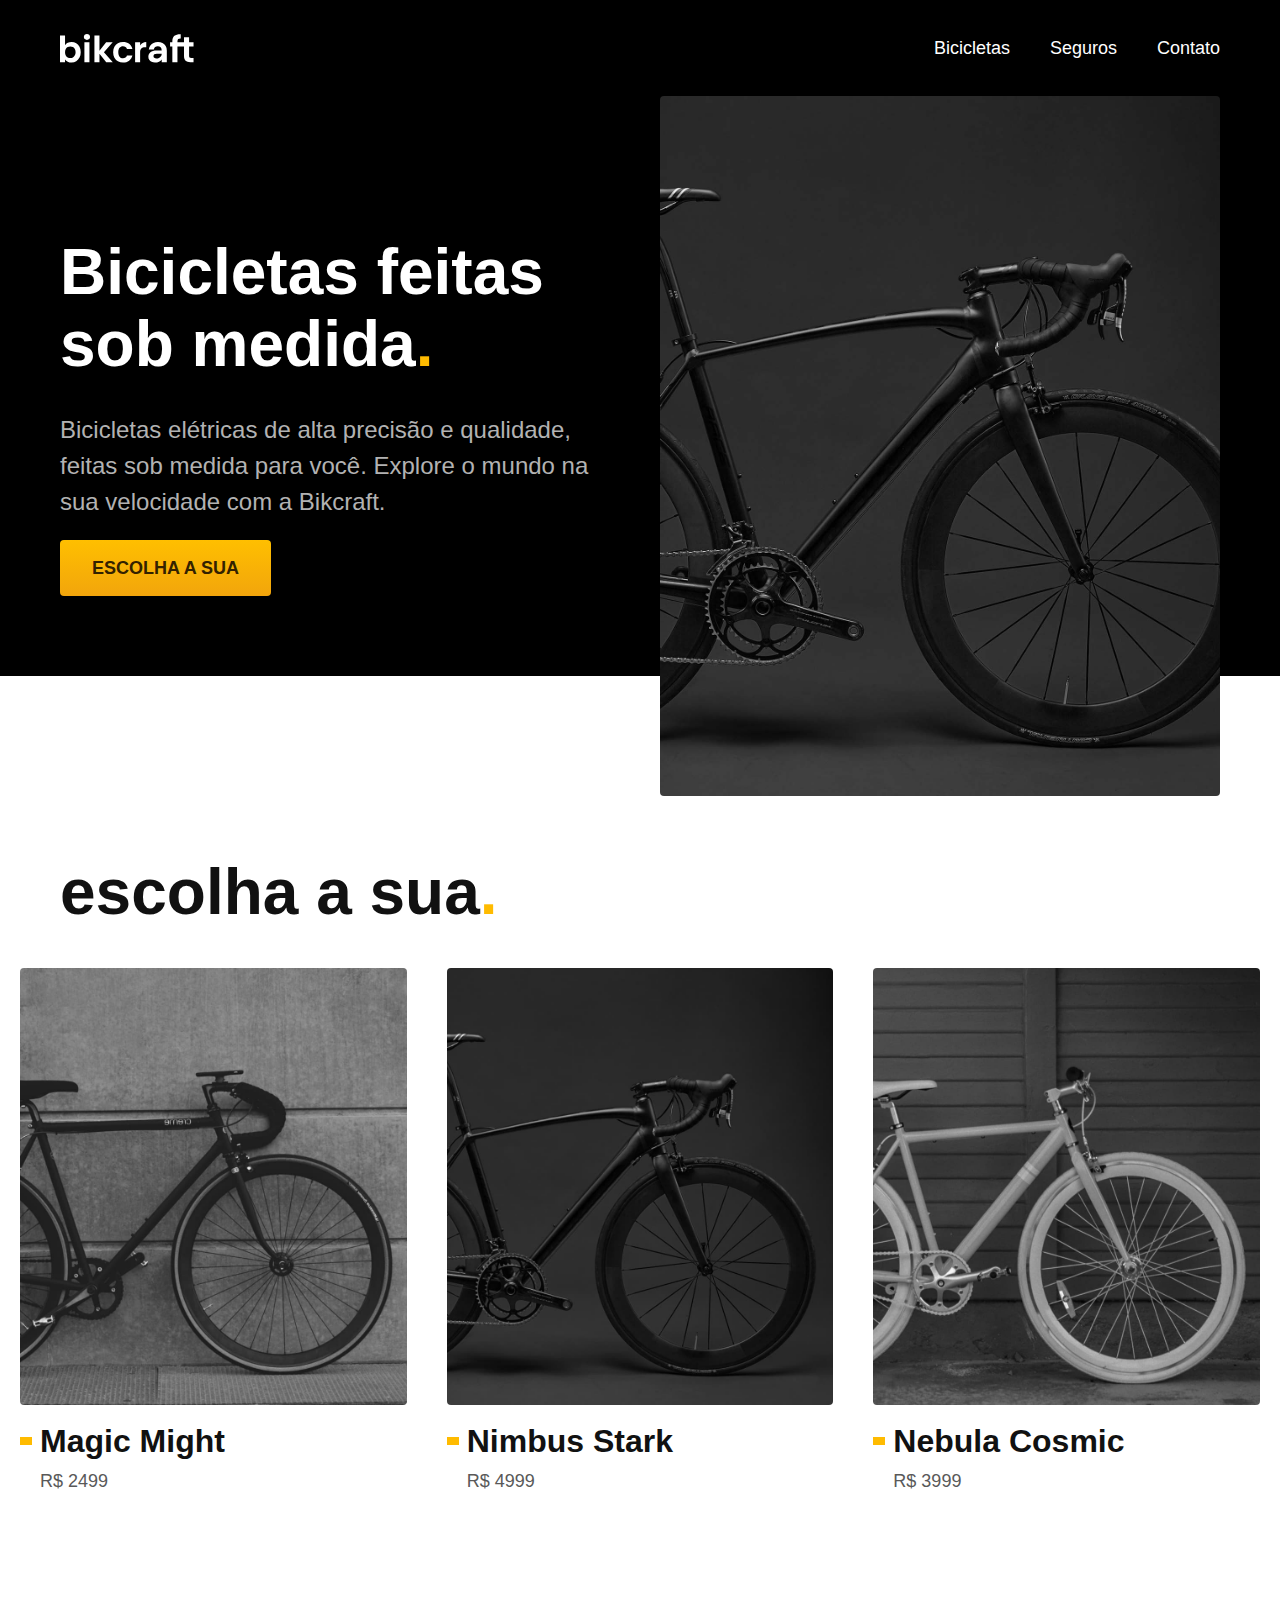
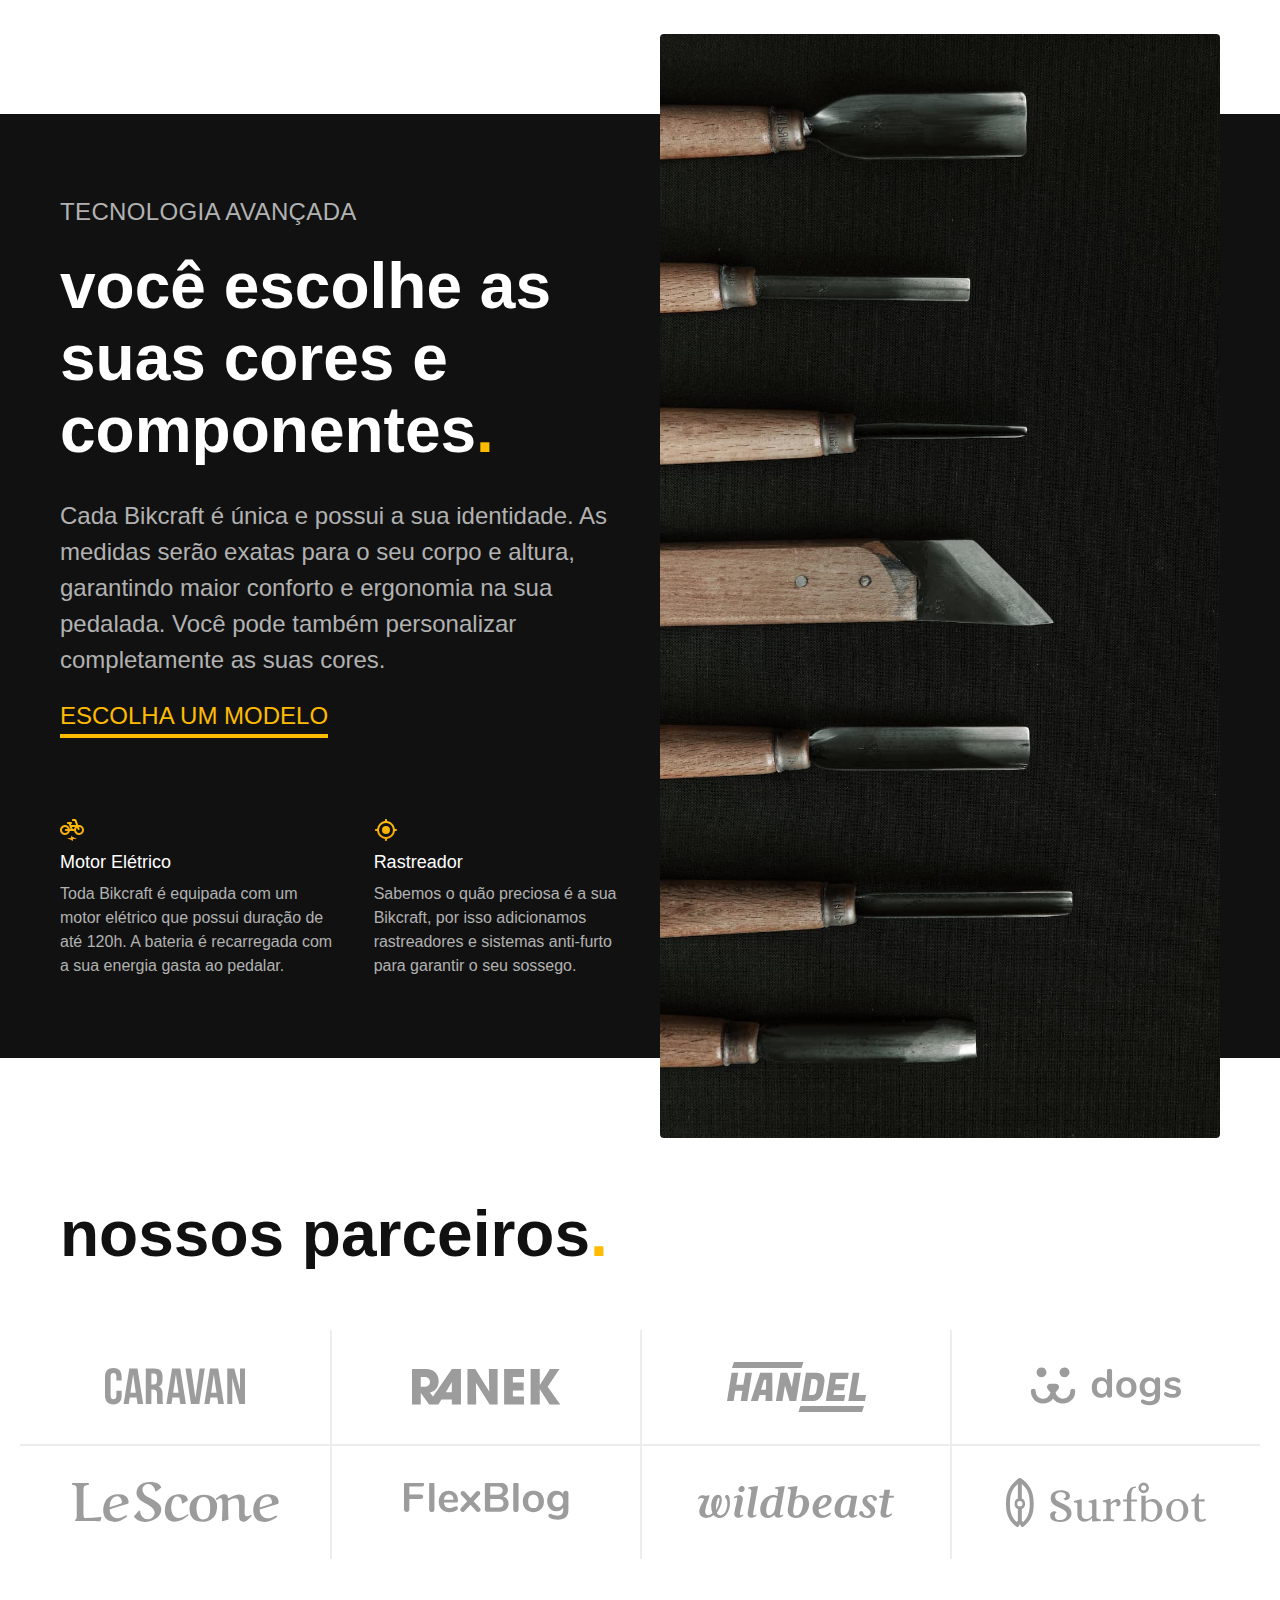
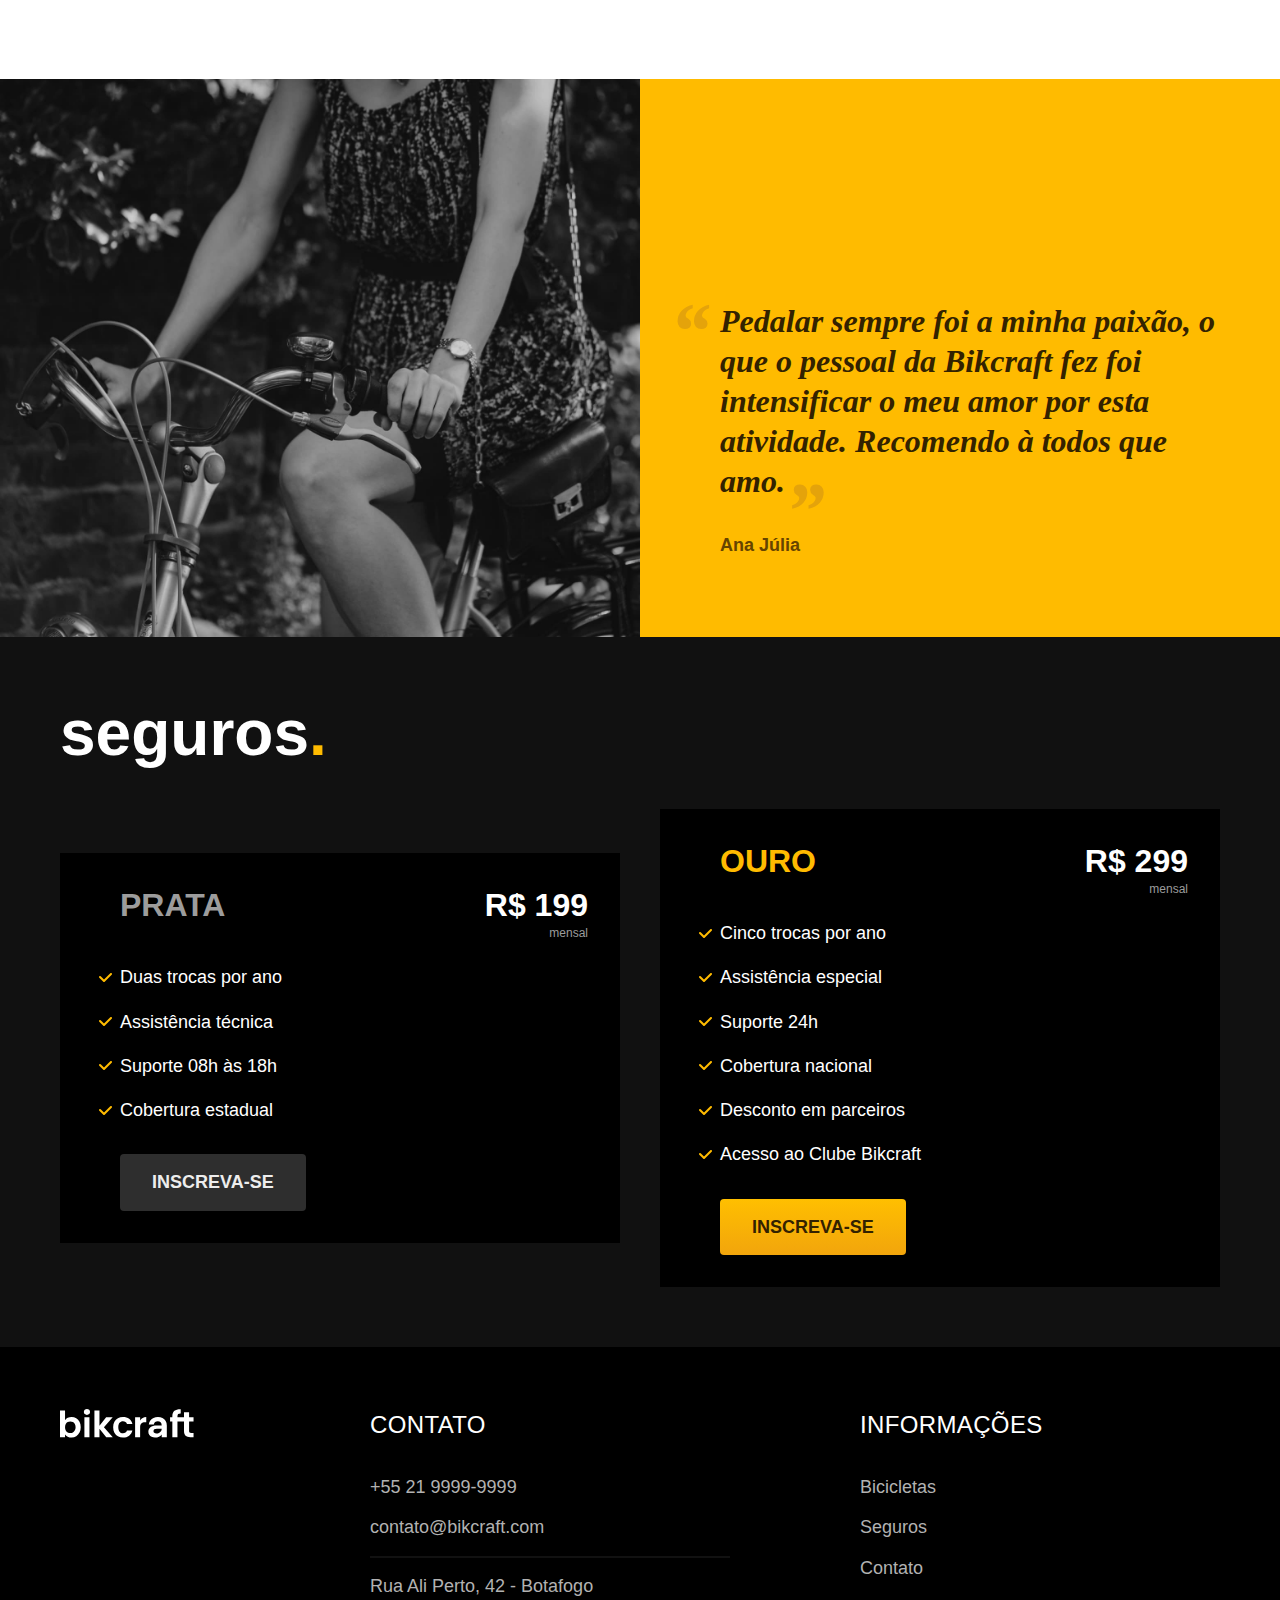
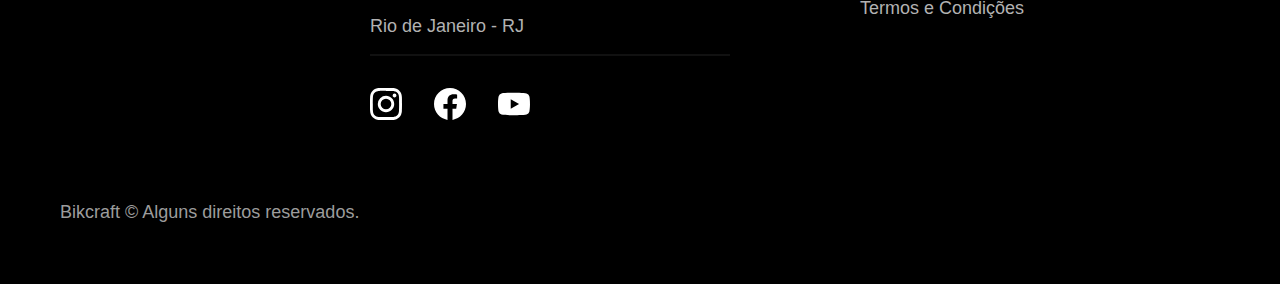
==== index.html @ 4cff5530 "atualização do projeto até a pg termos" ====
<!DOCTYPE html>
<html lang="pt-br">

<head>
  <meta charset="UTF-8">
  <meta name="viewport" content="width=device-width, initial-scale=1.0">

  <title>Bikcraft - Bicicletas Elétricas</title>
  <meta name="description" content="Bicicletas elétricas de alta precisão e qualidade, feitas sob medida para o cliente. Explore o mundo na sua velocidade com a Bikcraft.">

  <link rel="stylesheet" href="./css/style.css">
</head>

<body>
  <header class="header-bg">
    <div class="header container">
      <a href="./">
        <img src="./img/bikcraft.svg" alt="Bikcraft">
      </a>

      <nav aria-label="primaria">
        <ul class="header-menu font-1-m cor-0">
          <li><a href="./bicicletas.html">Bicicletas</a></li>
          <li><a href="./seguros.html">Seguros</a></li>
          <li><a href="./contato.html">Contato</a></li>
        </ul>
      </nav>
    </div>
  </header>

  <main class="introducao-bg">
    <div class="introducao container">
      <div class="introducao-conteudo">
        <h1 class="font-1-xxl cor-0">Bicicletas feitas sob medida<span class="cor-p1">.</span></h1>
        <p class="font-2-l cor-5">Bicicletas elétricas de alta precisão e qualidade, feitas sob medida para você. Explore o mundo na sua velocidade com a Bikcraft.</p>
        <a class="botao" href="./bicicletas.html">Escolha a sua</a>
      </div>
      <div>
        <img src="./img/fotos/introducao.jpg" alt="Bicicleta elétrica preta.">
      </div>
    </div>
  </main>

  <article class="bicicletas-lista">
    <h2 class="container font-1-xxl">escolha a sua<span class="cor-p1">.</span></h2>

    <ul>
      <li>
        <a href="./bicicletas/magic.html">
          <img src="./img/bicicletas/magic-home.jpg" alt="Bicicleta preta">
          <h3 class="font-1-xl">Magic Might</h3>
          <span class="font-2-m cor-8">R$ 2499</span>
        </a>
      </li>
      <li>
        <a href="./bicicletas/nimbus.html">
          <img src="./img/bicicletas/nimbus-home.jpg" alt="Bicicleta preta">
          <h3 class="font-1-xl">Nimbus Stark</h3>
          <span class="font-2-m cor-8">R$ 4999</span>
        </a>
      </li>
      <li>
        <a href="./bicicletas/nebula.html">
          <img src="./img/bicicletas/nebula-home.jpg" alt="Bicicleta preta">
          <h3 class="font-1-xl">Nebula Cosmic</h3>
          <span class="font-2-m cor-8">R$ 3999</span>
        </a>
      </li>
    </ul>
  </article>

  <article class="tecnologia-bg">
    <div class="tecnologia container">
      <div class="tecnologia-conteudo">
        <span class="font-2-l-b cor-5">Tecnologia Avançada</span>
        <h2 class="font-1-xxl cor-0">você escolhe as suas cores e componentes<span class="cor-p1">.</span></h2>
        <p class="font-2-l cor-5">Cada Bikcraft é única e possui a sua identidade. As medidas serão exatas para o seu corpo e altura, garantindo maior conforto e ergonomia na sua pedalada. Você pode também personalizar completamente as suas cores.</p>
        <a class="link" href="./bicicletas.html">Escolha um modelo</a>
        <div class="tecnologia-vantagens">
          <div>
            <img src="./img/icones/eletrica.svg" alt="">
            <h3 class="font-1-m cor-0">Motor Elétrico</h3>
            <p class="font-2-s cor-5">Toda Bikcraft é equipada com um motor elétrico que possui duração de até 120h. A bateria é recarregada com a sua energia gasta ao pedalar.</p>
          </div>
          <div>
            <img src="./img/icones/rastreador.svg" alt="">
            <h3 class="font-1-m cor-0">Rastreador</h3>
            <p class="font-2-s cor-5">Sabemos o quão preciosa é a sua Bikcraft, por isso adicionamos rastreadores e sistemas anti-furto para garantir o seu sossego.</p>
          </div>
        </div>
      </div>
      <div class="tecnologia-imagem">
        <img src="./img/fotos/tecnologia.jpg" alt="">
      </div>
    </div>
  </article>

  <section class="parceiros" aria-label="Nossos Parceiros">
    <h2 class="container font-1-xxl">nossos parceiros<span class="cor-p1">.</span></h2>

    <ul>
      <li><img src="./img/parceiros/caravan.svg" alt="caravan"></li>
      <li><img src="./img/parceiros/ranek.svg" alt="ranek"></li>
      <li><img src="./img/parceiros/handel.svg" alt="handel"></li>
      <li><img src="./img/parceiros/dogs.svg" alt="dogs"></li>
      <li><img src="./img/parceiros/lescone.svg" alt="lescone"></li>
      <li><img src="./img/parceiros/flexblog.svg" alt="flexblog"></li>
      <li><img src="./img/parceiros/wildbeast.svg" alt="wildbeast"></li>
      <li><img src="./img/parceiros/surfbot.svg" alt="surfbot"></li>
    </ul>
  </section>

  <section class="depoimento" aria-label="Depoimento">
    <div>
      <img src="./img/fotos/depoimento.jpg" alt="Pessoa pedalando uma bicicleta Bikcraft">
    </div>
    <div class="depoimento-conteudo">
      <blockquote class="font-1-xl cor-p5">
        <p>Pedalar sempre foi a minha paixão, o que o pessoal da Bikcraft fez foi intensificar o meu amor por esta atividade. Recomendo à todos que amo.</p>
      </blockquote>
      <span class="font-1-m-b cor-p4">Ana Júlia</span>
    </div>
  </section>

  <article class="seguros-bg">
    <div class="seguros container">
      <h2 class="font-1-xxl cor-0">seguros<span class="cor-p1">.</span></h2>
      <div class="seguros-item">
        <h3 class="font-1-xl cor-6">PRATA</h3>
        <span class="font-1-xl cor-0">R$ 199 <span class="font-1-xs cor-6">mensal</span></span>
        <ul class="font-2-m cor-0">
          <li>Duas trocas por ano</li>
          <li>Assistência técnica</li>
          <li>Suporte 08h às 18h</li>
          <li>Cobertura estadual</li>
        </ul>
        <a class="botao secundario" href="./orcamento.html">Inscreva-se</a>
      </div>

      <div class="seguros-item">
        <h3 class="font-1-xl cor-p1">OURO</h3>
        <span class="font-1-xl cor-0">R$ 299 <span class="font-1-xs cor-6">mensal</span></span>
        <ul class="font-2-m cor-0">
          <li>Cinco trocas por ano</li>
          <li>Assistência especial</li>
          <li>Suporte 24h</li>
          <li>Cobertura nacional</li>
          <li>Desconto em parceiros</li>
          <li>Acesso ao Clube Bikcraft</li>
        </ul>
        <a class="botao" href="./orcamento.html">Inscreva-se</a>
      </div>
    </div>
  </article>

  <footer class="footer-bg">
    <div class="footer container">
      <img src="./img/bikcraft.svg" alt="Bikcraft">
      <div class="footer-contato">
        <h3 class="font-2-l-b cor-0">Contato</h3>
        <ul class="font-2-m cor-5">
          <li><a href="tel:+552199999999">+55 21 9999-9999</a></li>
          <li><a href="mailto:contato@bikcraft.com">contato@bikcraft.com</a></li>
          <li>Rua Ali Perto, 42 - Botafogo</li>
          <li>Rio de Janeiro - RJ</li>
        </ul>
        <div class="footer-redes">
          <a href="./">
            <img src="./img/redes/instagram.svg" alt="Instagram">
          </a>
          <a href="./">
            <img src="./img/redes/facebook.svg" alt="Facebook">
          </a>
          <a href="./">
            <img src="./img/redes/youtube.svg" alt="Youtube">
          </a>
        </div>
      </div>
      <div class="footer-informacoes">
        <h3 class="font-2-l-b cor-0">Informações</h3>
        <nav>
          <ul class="font-1-m cor-5">
            <li><a href="./bicicletas.html">Bicicletas</a></li>
            <li><a href="./seguros.html">Seguros</a></li>
            <li><a href="./contato.html">Contato</a></li>
            <li><a href="./termos.html">Termos e Condições</a></li>
          </ul>
        </nav>
      </div>
      <p class="footer-copy font-2-m cor-6">Bikcraft © Alguns direitos reservados.</p>
    </div>
  </footer>
</body>

</html>
---- css/style.css ----
@import "./global/global.css";
@import "./utilidades/tipografia.css";
@import "./utilidades/cores.css";

@import "./global/header.css";
@import "./global/footer.css";

/* Utilidades */
@import "./utilidades/componentes.css";

/* Home */
@import "./home/introducao.css";
@import "./home/tecnologia.css";
@import "./home/parceiros.css";
@import "./home/depoimento.css";

/* Bicicletas */
@import "./bicicletas/bicicletas-lista.css";

/* Seguros */
@import "./seguros/seguros.css";

/* Termos */
@import "./termos/termos.css";
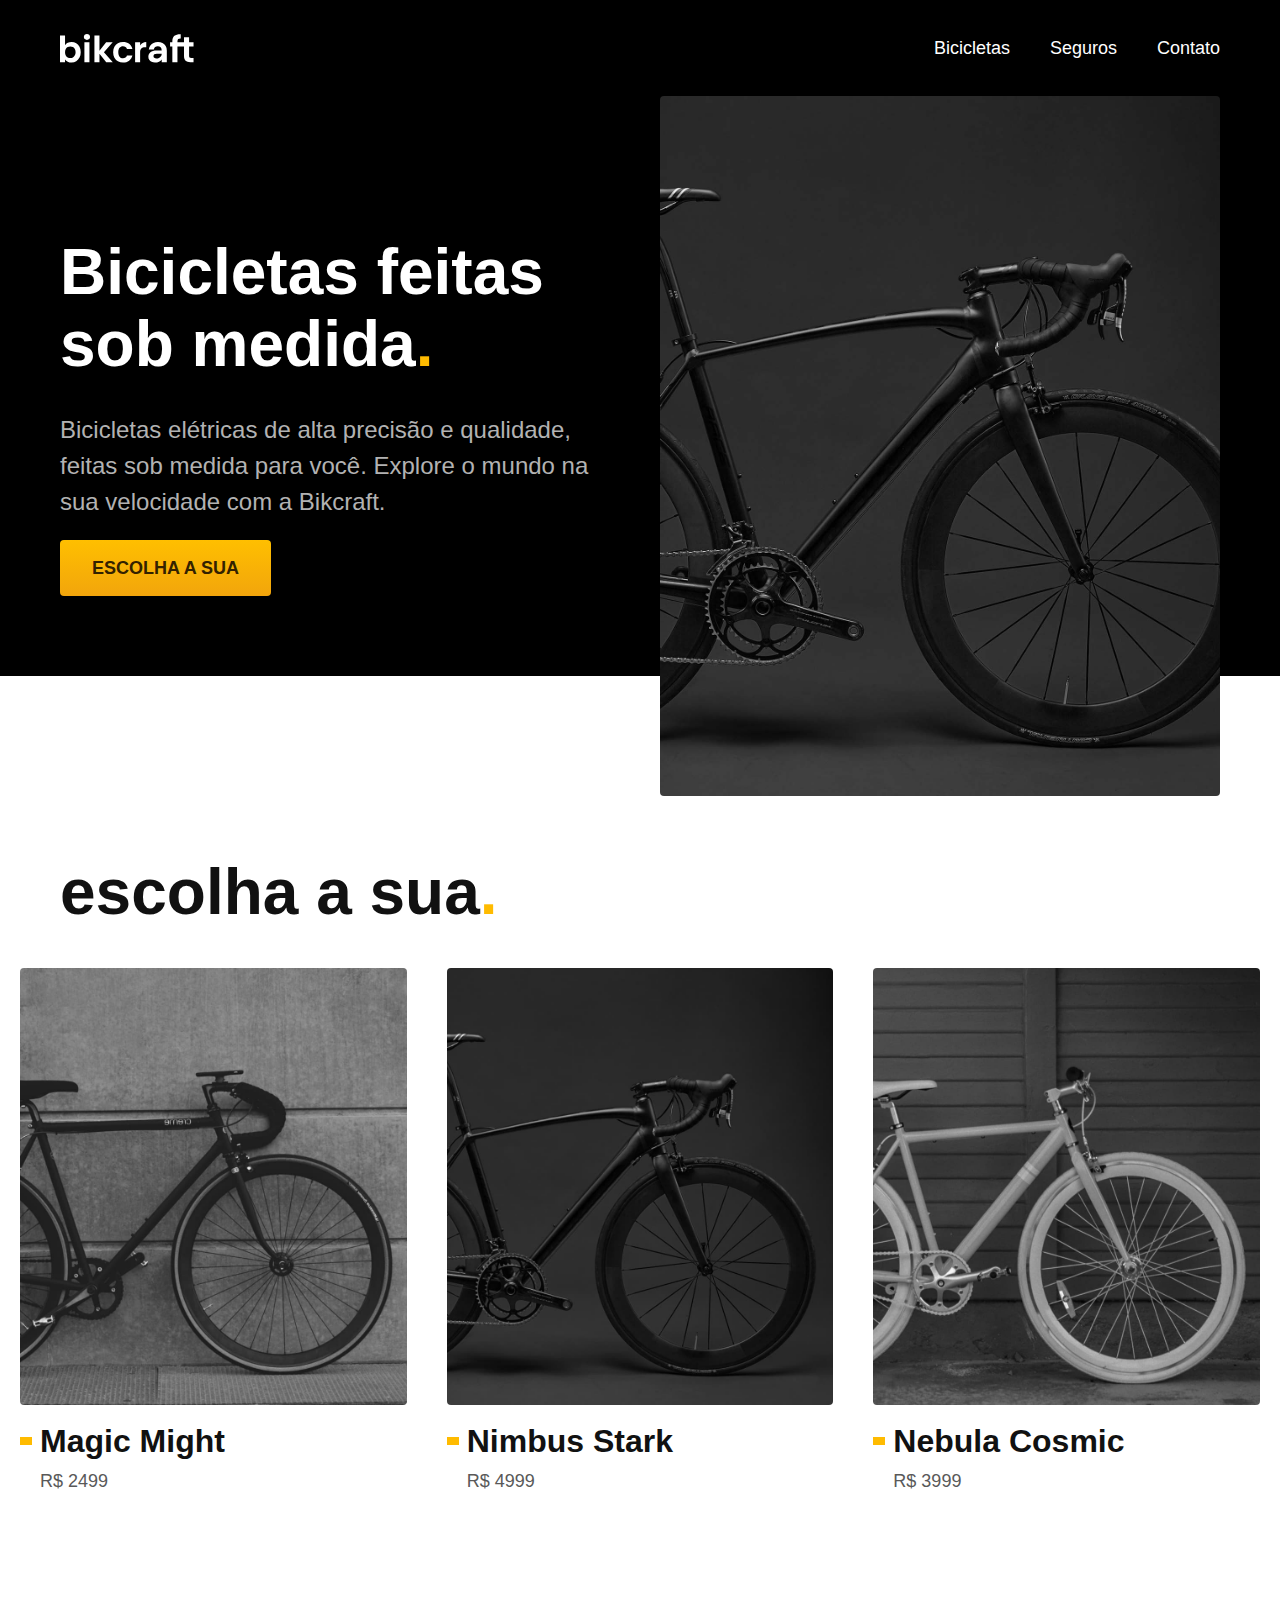
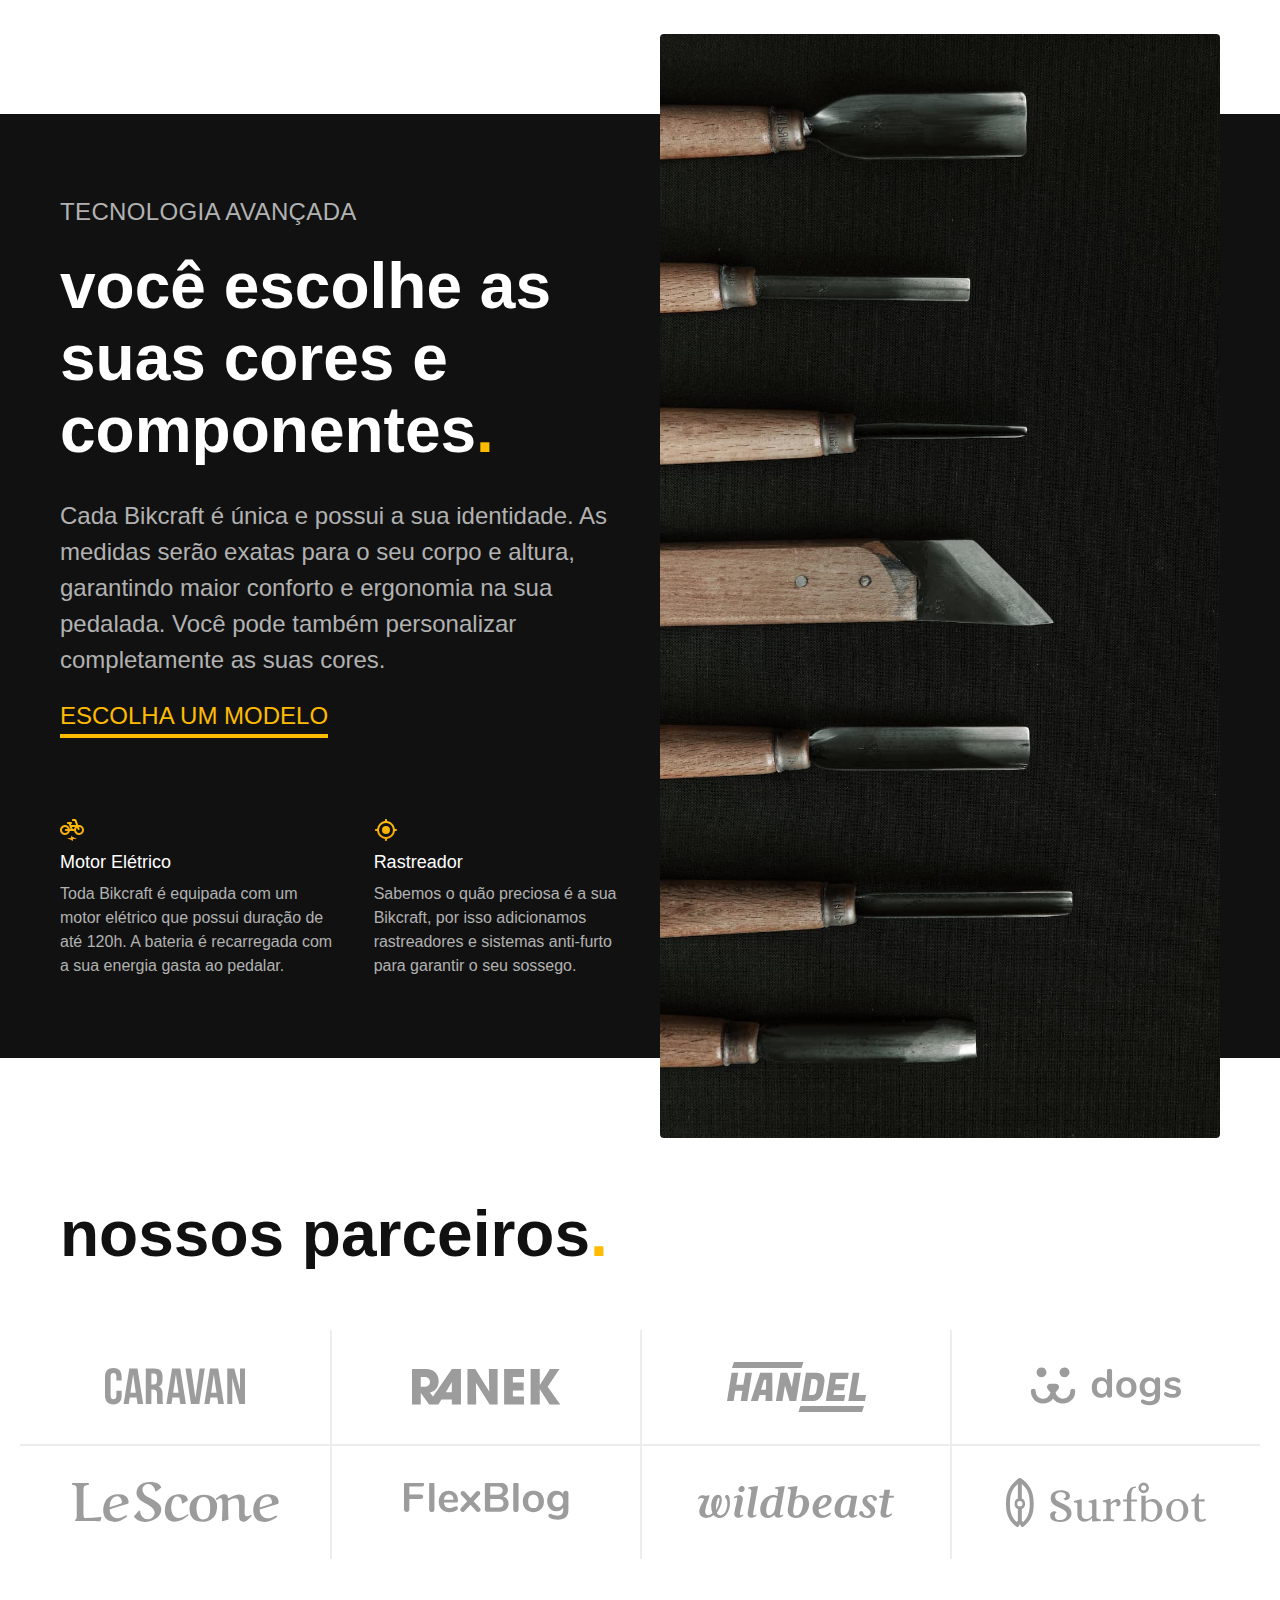
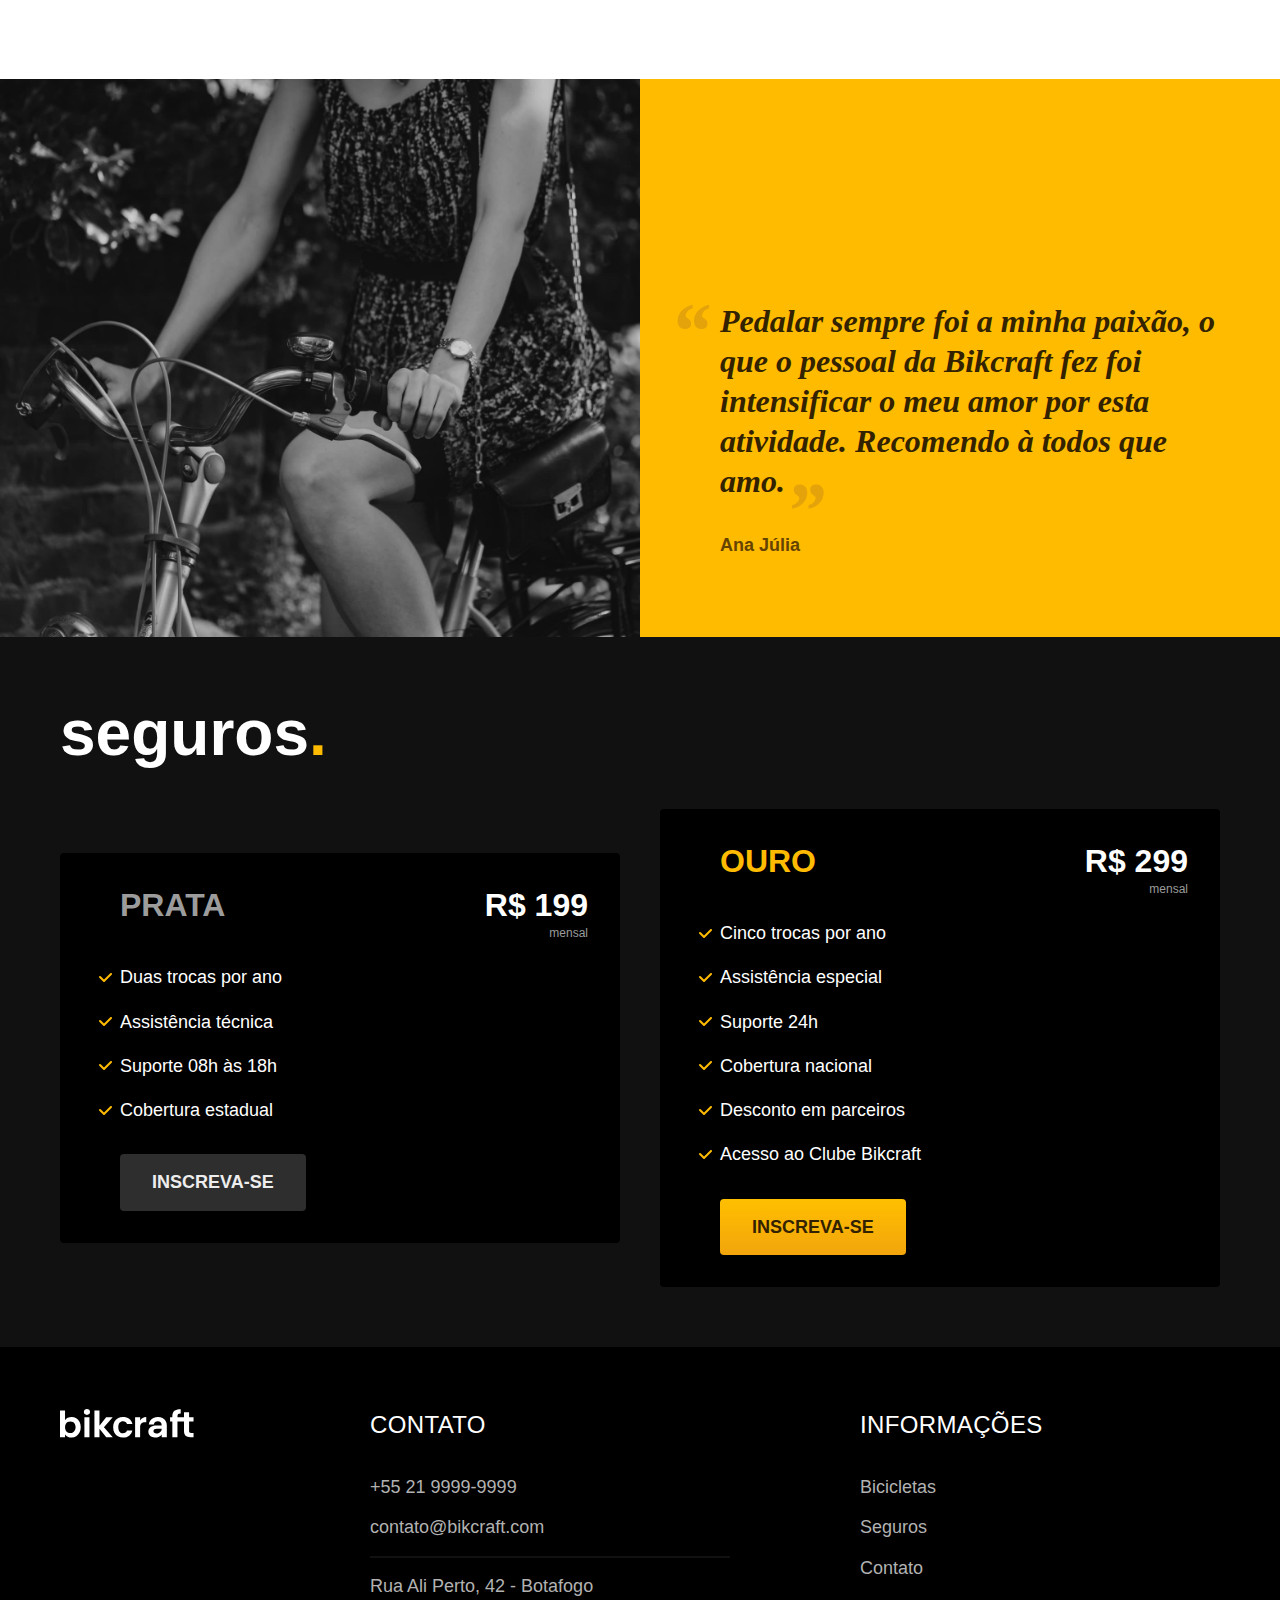
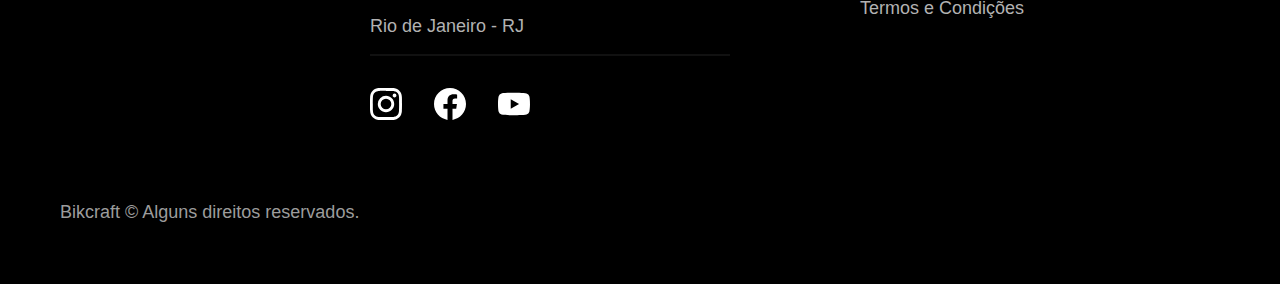
==== commit 3590f99f: "favicon" ====
--- a/index.html
+++ b/index.html
@@ -7,6 +7,7 @@
 
   <title>Bikcraft - Bicicletas Elétricas</title>
   <meta name="description" content="Bicicletas elétricas de alta precisão e qualidade, feitas sob medida para o cliente. Explore o mundo na sua velocidade com a Bikcraft.">
+  <link rel="icon" href="./favicon.svg" type="image/.svg+xml">
 
   <link rel="stylesheet" href="./css/style.css">
 </head>
--- a/css/style.css
+++ b/css/style.css
@@ -7,6 +7,8 @@
 
 /* Utilidades */
 @import "./utilidades/componentes.css";
+@import "./utilidades/formulario.css";
+
 
 /* Home */
 @import "./home/introducao.css";
@@ -16,9 +18,27 @@
 
 /* Bicicletas */
 @import "./bicicletas/bicicletas-lista.css";
+@import "./bicicletas/bicicletas.css";
+
+/* Bicicleta */
+@import "./bicicleta/bicicleta.css";
+@import "./bicicleta/seguro.css";
+
+
 
 /* Seguros */
 @import "./seguros/seguros.css";
+@import "./seguros/vantagens.css";
+@import "./seguros/perguntas.css";
+
+
 
 /* Termos */
 @import "./termos/termos.css";
+
+/* Contato */
+@import "./contato/contato.css";
+@import "./contato/lojas.css";
+
+/* Orçamento */
+@import "./orcamento/orcamento.css";